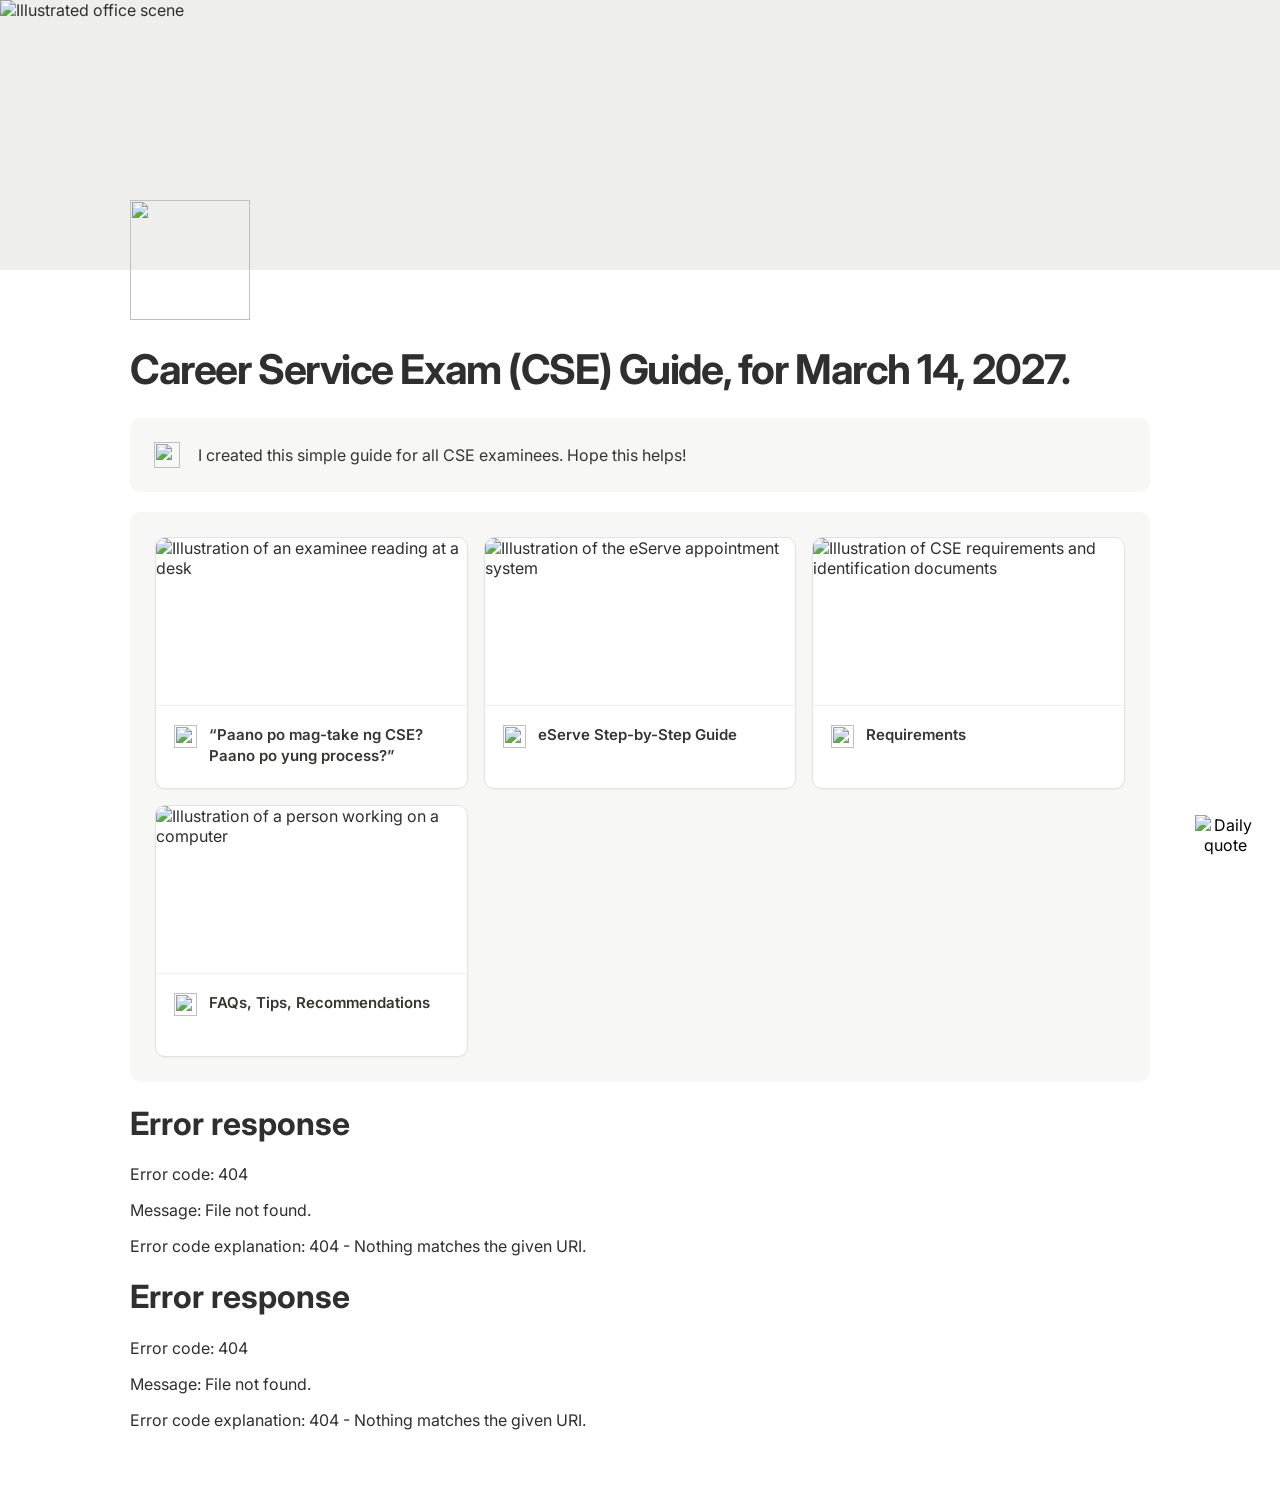
==== index.html @ 786e6e2c "Add files via upload" ====
<!DOCTYPE html>
<html lang="en">

<head>
  <meta charset="UTF-8" />
  <meta name="viewport" content="width=device-width, initial-scale=1.0" />
  <meta name="description" content="Career Service Exam (CSE) Guide for March 2027."/>
  <title>Career Service Exam (CSE) Guide, for March 2027.</title>
  <link rel="preconnect" href="https://fonts.googleapis.com" />
  <link rel="preconnect" href="https://fonts.gstatic.com" crossorigin />
  <link
    href="https://fonts.googleapis.com/css2?family=Inter:wght@400;500;600;700&display=swap"
    rel="stylesheet"
  />
  <link
    rel="stylesheet"
    href="https://cdnjs.cloudflare.com/ajax/libs/font-awesome/6.5.2/css/all.min.css"
  />
  <link rel="stylesheet" href="styles.css" />
  <link rel="stylesheet" href="footer/footer.css" />
  <link rel="stylesheet" href="sm/sm.css" />
  <link rel="stylesheet" href="daily-quote/daily-quote.css">

  <!-- Google tag (gtag.js) -->
  <script async src="https://www.googletagmanager.com/gtag/js?id=G-YOUR_MEASUREMENT_ID"></script>
  <script>
    window.dataLayer = window.dataLayer || [];
    function gtag(){dataLayer.push(arguments);}
    gtag('js', new Date());

    gtag('config', 'G-DN2G4R1KJW');
  </script>

</head>

<body>
  <main>

    <!-- Cover -->
    <section class="cover" aria-label="Career Service Exam guide cover">
      <img src="images/cover.png" alt="Illustrated office scene"/>
    </section>

    <div class="page-icon-wrapper">
      <img
        class="page-icon-cover"
        src="images/icon.png"
        alt=""
        aria-hidden="true"
      />
    </div>

    <div class="page-shell">

      <!-- Page Header -->
      <header class="page-header">
        <h1>Career Service Exam (CSE) Guide, for March 14, 2027.</h1>
      </header>

      <!-- Callout -->
      <div class="callout">
        <img
          class="page-icon"
          src="images/icon.png"
          alt=""
          aria-hidden="true"
        />
        <p>I created this simple guide for all CSE examinees. Hope this helps!</p>
      </div>


      <!-- Database / Gallery -->
      <section class="database" aria-label="CSE guide sections">

        <!-- Cards -->
        <div class="cards-grid">
          <!-- Card 1 -->
          <a href="paano/paano.html" class="card">
            <img
              class="card-cover"
              src="images/paano.png"
              alt="Illustration of an examinee reading at a desk"
            />

            <div class="card-title">
              <img
                class="card-icon"
                src="images/icon.png"
                alt=""
                aria-hidden="true"
              />

              <span>“Paano po mag-take ng CSE? Paano po yung process?”</span>
            </div>
          </a>

          <!-- Card 2 -->
          <a
            class="card"
            href="eserve/eserve.html" 
            aria-label="eServe Step-by-Step Guide"
          >
            <img
              class="card-cover"
              src="images/eserve.jpg"
              alt="Illustration of the eServe appointment system"
            />

            <div class="card-title">
              <img
                class="card-icon"
                src="images/icon.png"
                alt=""
                aria-hidden="true"
              />

              <span>eServe Step-by-Step Guide</span>
            </div>
          </a>

          <!-- Card 3 -->
          <a
            class="card"
            href="requirements/requirements.html"
            aria-label="Requirements"
          >
            <img
              class="card-cover"
              src="images/requirements.png"
              alt="Illustration of CSE requirements and identification documents"
            />

            <div class="card-title">
              <img
                class="card-icon"
                src="images/icon.png"
                alt=""
                aria-hidden="true"
              />

              <span>Requirements</span>
            </div>
          </a>

          <!-- Card 4 -->
          <a
            class="card"
            href="faqs/faqs.html"
            aria-label="FAQs, Tips, Recommendations"
          >
            <img
              class="card-cover"
              src="images/faqs.png"
              alt="Illustration of a person working on a computer"
            />
            <div class="card-title">
              <img
                class="card-icon"
                src="images/icon.png"
                alt=""
                aria-hidden="true"
              />
              <span>FAQs, Tips, Recommendations</span>
            </div>
          </a>

        </div>
      </section>

      <!-- Footer -->
      <div id="footer"></div>

      <!-- Social Media Accounts -->
      <div id="sm"></div>
    
    </div>
  </main>

  <!-- Daily Quote -->
  <div id="daily-quote"></div>

  <script src="script.js"></script>
</body>
</html>
---- styles.css ----
/* =========================
   RESET
========================= */

*,
*::before,
*::after {
  box-sizing: border-box;
}

html {
  scroll-behavior: smooth;
}

body {
  margin: 0;
  background: #ffffff;
  color: #2f2f2f;
  font-family: "Inter", sans-serif;
}

img {
  display: block;
  max-width: 100%;
}

a {
  color: inherit;
  text-decoration: none;
}

button {
  font: inherit;
}


/* =========================
   COVER
========================= */

.cover {
  width: 100%;
  height: 30vh;
  min-height: 220px;
  max-height: 300px;
  overflow: hidden;
  background: #eeeeec;
  animation: coverFadeIn 900ms ease-out both;
}

.cover img {
  width: 100%;
  height: 100%;
  object-fit: cover;
  object-position: center center;
}

@keyframes coverFadeIn {
  from {
    opacity: 0;
    transform: scale(1.03);
  }

  to {
    opacity: 1;
    transform: scale(1);
  }
}


/* =========================
   PAGE ICON
========================= */

.page-icon-wrapper {
  position: relative;
  width: min(calc(100% - 48px), 1020px);
  height: 0;
  margin: 0 auto;
}

.page-icon-cover {
  position: absolute;
  top: -70px;
  left: 0;
  z-index: 10;
  width: 120px;
  height: 120px;
  object-fit: contain;
  animation: pageIconFadeIn 700ms ease-out 250ms both;
}

@keyframes pageIconFadeIn {
  from {
    opacity: 0;
    transform: translateY(15px) scale(0.92);
  }

  to {
    opacity: 1;
    transform: translateY(0) scale(1);
  }
}


/* =========================
   PAGE
========================= */

.page-shell {
  width: min(calc(100% - 48px), 1020px);
  margin: 0 auto;
  padding-top: 75px; /*changed1*/
  padding-bottom: 50px;
  animation: pageFadeIn 700ms ease-out 150ms both;
}

@keyframes pageFadeIn {
  from {
    opacity: 0;
    transform: translateY(18px);
  }

  to {
    opacity: 1;
    transform: translateY(0);
  }
}


/* =========================
   PAGE HEADER
========================= */

.page-header {
  margin-bottom: 25px;
}

.page-header h1 {
  margin: 0;
  color: #2f2f2f;
  font-size: clamp(32px, 3.2vw, 42px);
  font-weight: 700;
  line-height: 1.18;
  letter-spacing: -0.035em;
}


/* =========================
   CALLOUT
========================= */

.callout {
  display: flex;
  align-items: center;
  gap: 18px;
  min-height: 74px;
  margin-bottom: 20px;
  padding: 20px 24px;
  border-radius: 10px;
  background: #f7f7f5;
}

.callout p {
  margin: 0;
  color: #37352f;
  font-size: 16px;
  line-height: 1.6;
}

.page-icon {
  width: 26px;
  height: 26px;
  flex: 0 0 26px;
  object-fit: contain;
}


/* =========================
   DATABASE
========================= */

.database {
  width: 100%;
  padding: 25px;
  border-radius: 10px;
  background: #f7f7f5;
}


/* =========================
   CARDS GRID
========================= */

.cards-grid {
  display: grid;
  grid-template-columns: repeat(3, minmax(0, 1fr));
  gap: 16px;
  width: 100%;
}


/* =========================
   CARD
========================= */

.card {
  display: flex;
  flex-direction: column;
  width: 100%;
  min-width: 0;
  overflow: hidden;
  border: 1px solid #e3e3e0;
  border-radius: 10px;
  background: #ffffff;
  box-shadow: 0 1px 2px rgba(0, 0, 0, 0.04);
  transition:
    transform 300ms ease,
    background 300ms ease,
    box-shadow 300ms ease;
}

.card:hover {
  background: #fbfbfa;
  transform: translateY(-6px);
  box-shadow: 0 8px 18px rgba(0, 0, 0, 0.10);
}


/* =========================
   CARD IMAGE
========================= */

.card-cover {
  width: 100%;
  aspect-ratio: 1.85 / 1;
  object-fit: cover;
  border-bottom: 1px solid #eeeeec;
}


/* =========================
   CARD TITLE
========================= */

.card-title {
  display: flex;
  align-items: flex-start;
  gap: 12px;
  min-height: 82px;
  padding: 18px 18px 17px;
  color: #37352f;
  font-size: 15px;
  font-weight: 600;
  line-height: 1.4;
}

.card-icon {
  width: 23px;
  height: 23px;
  flex: 0 0 23px;
  margin-top: 1px;
  object-fit: contain;
}

.card-title span {
  min-width: 0;
  overflow-wrap: anywhere;
}


/* =========================
   TABLET
========================= */

@media (max-width: 850px) {
  .cover {
    min-height: 200px;
    max-height: 260px;
  }

  .page-icon-wrapper {
    width: min(calc(100% - 36px), 720px);
  }

  .page-icon-cover {
    top: -70px;
    left: 0;
    width: 120px;
    height: 120px;
  }

  .page-shell {
    width: min(calc(100% - 36px), 720px);
    padding-top: 75px; /*changed1*/
  }

  .cards-grid {
    grid-template-columns: repeat(2, minmax(0, 1fr));
  }
}


/* =========================
   MOBILE
========================= */

@media (max-width: 560px) {
  .cover {
    height: 200px;
    min-height: 200px;
    max-height: 200px;
  }

  .page-icon-wrapper {
    width: calc(100% - 28px);
  }

  .page-icon-cover {
    top: -70px;
    left: 0;
    width: 120px;
    height: 120px;
  }

  .page-shell {
    width: calc(100% - 68px);
    padding-top: 75px; /*changed1*/
    padding-bottom: 50px;
  }

  .page-header {
    margin-bottom: 19px;
  }

  .page-header h1 {
    font-size: 29px;
    line-height: 1.2;
  }

  .callout {
    gap: 14px;
    padding: 18px;
  }

  .callout p {
    font-size: 15px;
  }

  .database {
    padding: 19px;
  }

  .cards-grid {
    grid-template-columns: 1fr;
    gap: 14px;
  }

  .card-title {
    min-height: auto;
    padding: 16px;
    font-size: 15px;
  }
}
---- daily-quote/daily-quote.css ----
/* =========================
   DAILY QUOTE
========================= */

.daily-quote-button {
  position: fixed;
  right: 25px;
  bottom: 25px;
  width: 60px;
  height: 60px;
  padding: 0;
  margin: 0;
  border: none;
  background: transparent;
  cursor: pointer;
  z-index: 10001;
  transition: transform 0.25s ease;
}

/* Smooth, gentle pulsing */
.daily-quote-button img {
  display: block;
  width: 100%;
  height: 100%;
  object-fit: contain;
  animation: dailyQuotePulse 2.8s ease-in-out infinite;
}

/* Pulse animation */
@keyframes dailyQuotePulse {
  0%,
  100% {
    transform: scale(1);
  }
  50% {
    transform: scale(1.08);
  }
}

/* Keep the hover animation */
.daily-quote-button:hover {
  transform: scale(1.12);
}


/* =========================
   DARK OVERLAY
========================= */

.daily-quote-overlay {
  position: fixed;
  inset: 0;
  background: rgba(0, 0, 0, 0.80);
  opacity: 0;
  visibility: hidden;
  z-index: 10000;
  transition:
    opacity 0.35s ease,
    visibility 0.35s ease;
}

.daily-quote-overlay.show {
  opacity: 1;
  visibility: visible;
}


/* =========================
   DAILY QUOTE POPUP
========================= */

.daily-quote-popup {
  position: fixed;
  right: 25px;
  bottom: 95px;
  width: 280px;
  padding: 22px;
  background: #ffffff;
  border: 1px solid #e3e3e0;
  border-radius: 10px;
  box-shadow: 0 8px 25px rgba(0, 0, 0, 0.18);
  opacity: 0;
  visibility: hidden;
  transform: translateY(12px) scale(0.97);
  z-index: 10002;
  transition:
    opacity 0.35s ease,
    transform 0.35s ease,
    visibility 0.35s ease;
}

.daily-quote-popup.show {
  opacity: 1;
  visibility: visible;
  transform: translateY(0) scale(1);
}


/* =========================
   QUOTE TEXT
========================= */

.daily-quote-popup p {
  margin: 0;
  color: #37352f;
  font-size: 14px;
  line-height: 1.6;
  text-align: center;
}


/* =========================
   CLOSE BUTTON
========================= */

.daily-quote-close {
  position: absolute;
  top: 6px;
  right: 10px;
  padding: 0;
  border: none;
  background: none;
  color: #999999;
  font-size: 22px;
  line-height: 1;
  cursor: pointer;
  transition: color 0.2s ease;
}

.daily-quote-close:hover {
  color: #555555;
}


/* =========================
   MOBILE
========================= */

@media (max-width: 560px) {
  .daily-quote-button {
    right: 15px;
    bottom: 15px;
    width: 52px;
    height: 52px;
  }

  .daily-quote-popup {
    right: 15px;
    bottom: 80px;
    width: calc(100% - 30px);
    max-width: 280px;
  }
}

.daily-quote-hint {
  position: fixed;
  right: 28px;
  bottom: 88px;
  padding: 5px 9px;
  background: #ffffff;
  color: #555555;
  border: 1px solid #e3e3e0;
  border-radius: 6px;
  font-size: 11px;
  line-height: 1;
  white-space: nowrap;
  opacity: 0;
  visibility: hidden;
  transform: translateY(5px);
  z-index: 10002;
  transition:
    opacity 0.2s ease,
    transform 0.2s ease,
    visibility 0.2s ease;
}

.daily-quote-button:hover + .daily-quote-hint {
  opacity: 1;
  visibility: visible;
  transform: translateY(0);
}
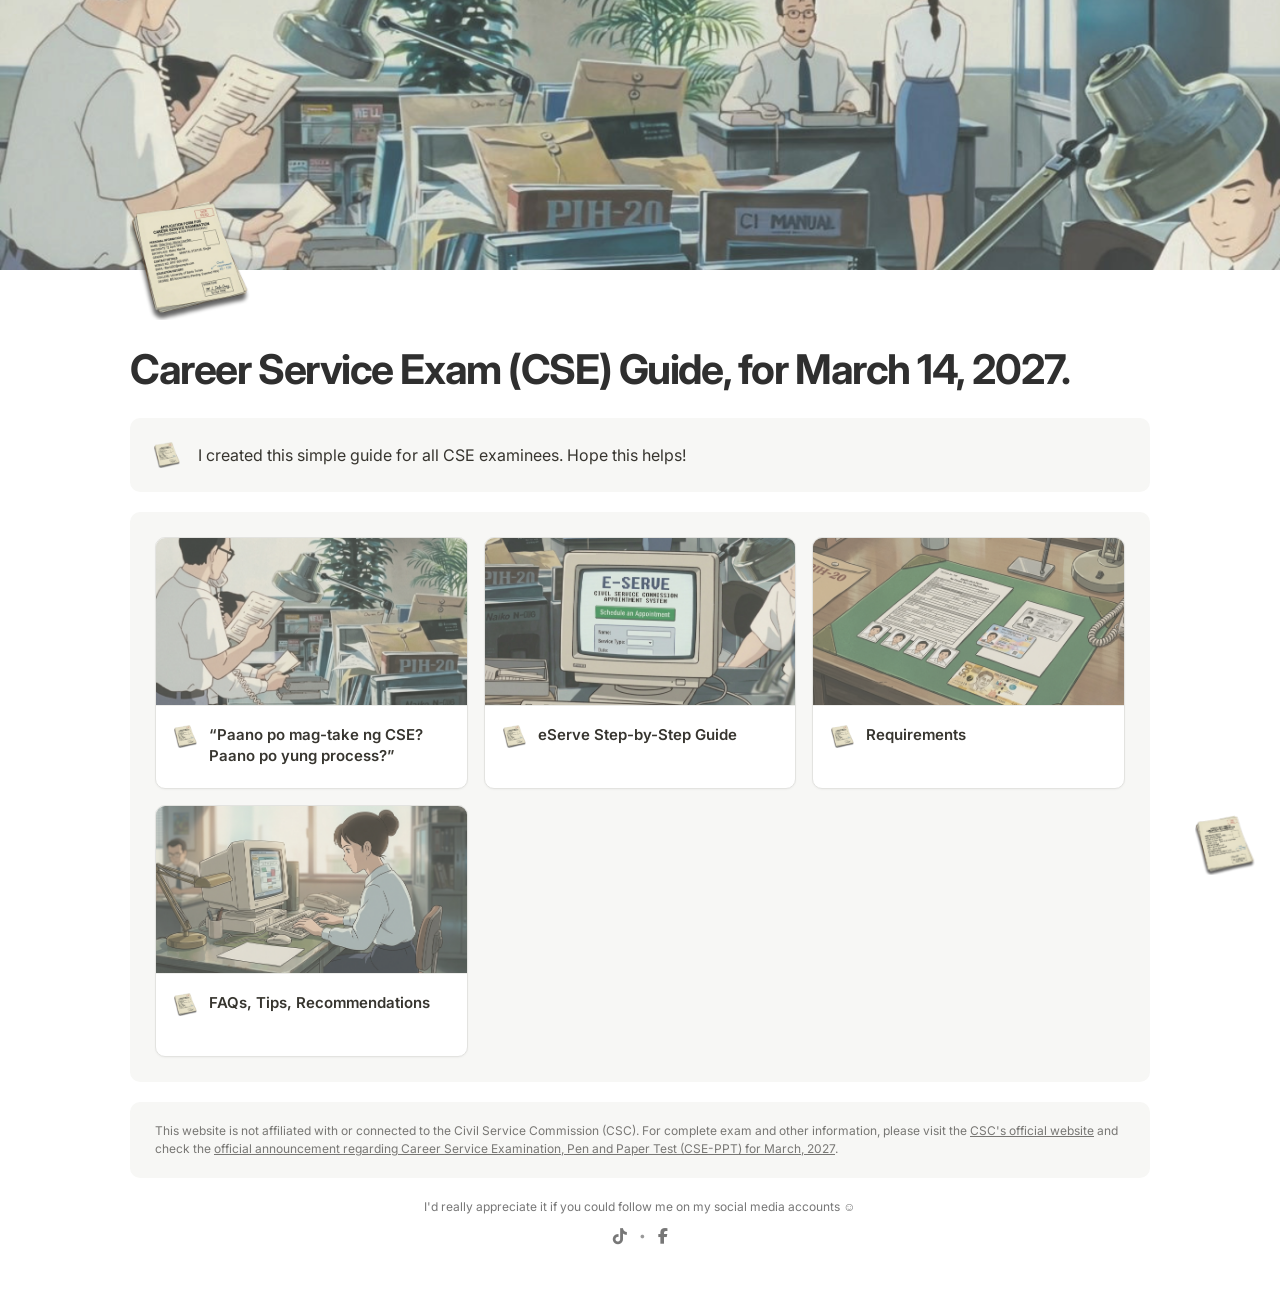
==== commit d0e06262: "Update index.html" ====
--- a/index.html
+++ b/index.html
@@ -22,7 +22,7 @@
   <link rel="stylesheet" href="daily-quote/daily-quote.css">
 
   <!-- Google tag (gtag.js) -->
-  <script async src="https://www.googletagmanager.com/gtag/js?id=G-YOUR_MEASUREMENT_ID"></script>
+  <script async src="https://www.googletagmanager.com/gtag/js?id=G-DN2G4R1KJW"></script>
   <script>
     window.dataLayer = window.dataLayer || [];
     function gtag(){dataLayer.push(arguments);}
@@ -181,4 +181,4 @@
 
   <script src="script.js"></script>
 </body>
-</html>+</html>
--- a/footer/footer.css
+++ b/footer/footer.css
@@ -0,0 +1,18 @@
+/* =========================
+   FOOTER
+========================= */
+
+.site-footer {
+  width: 100%;
+  margin-top: 20px;
+  padding: 20px 25px;
+  border-radius: 10px;
+  background: #f7f7f5;
+}
+
+.site-footer p {
+  margin: 0;
+  color: #787774;
+  font-size: 12px;
+  line-height: 1.5;
+}
--- a/sm/sm.css
+++ b/sm/sm.css
@@ -0,0 +1,45 @@
+/* =========================
+   SOCIAL MEDIA
+========================= */
+
+.social-media {
+  width: 100%;
+  padding-top: 20px;
+  text-align: center;
+}
+
+.social-media-text {
+  margin: 0 0 12px;
+  color: #777777;
+  font-size: 12px;
+  font-weight: 400;
+  line-height: 1.5;
+}
+
+.social-media-links {
+  display: flex;
+  align-items: center;
+  justify-content: center;
+  gap: 12px;
+}
+
+.social-media-links a {
+  display: flex;
+  align-items: center;
+  justify-content: center;
+  color: #777777;
+  text-decoration: none;
+  font-size: 16px;
+  transition: opacity 180ms ease, transform 180ms ease;
+}
+
+.social-media-links a:hover {
+  opacity: 0.7;
+  transform: translateY(-2px);
+}
+
+.social-media-bullet {
+  color: #999999;
+  font-size: 12px;
+  line-height: 0.5;
+}
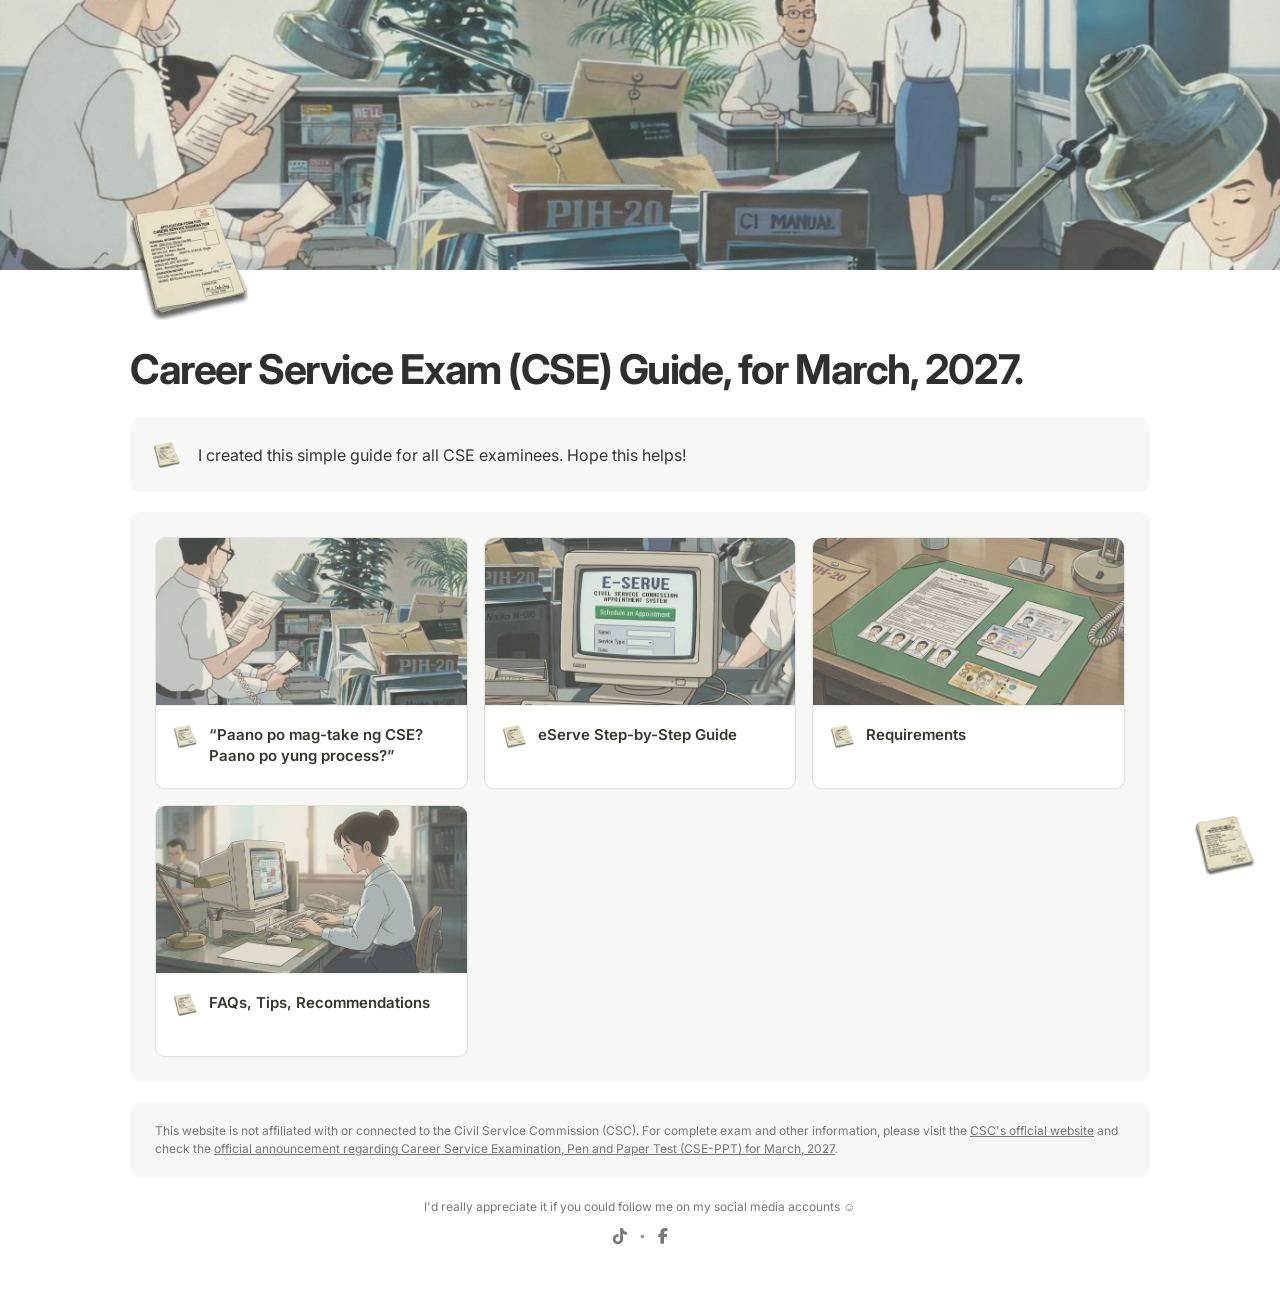
==== commit 8f8f675f: "Update index.html" ====
--- a/index.html
+++ b/index.html
@@ -54,7 +54,7 @@
 
       <!-- Page Header -->
       <header class="page-header">
-        <h1>Career Service Exam (CSE) Guide, for March 14, 2027.</h1>
+        <h1>Career Service Exam (CSE) Guide, for March, 2027.</h1>
       </header>
 
       <!-- Callout -->
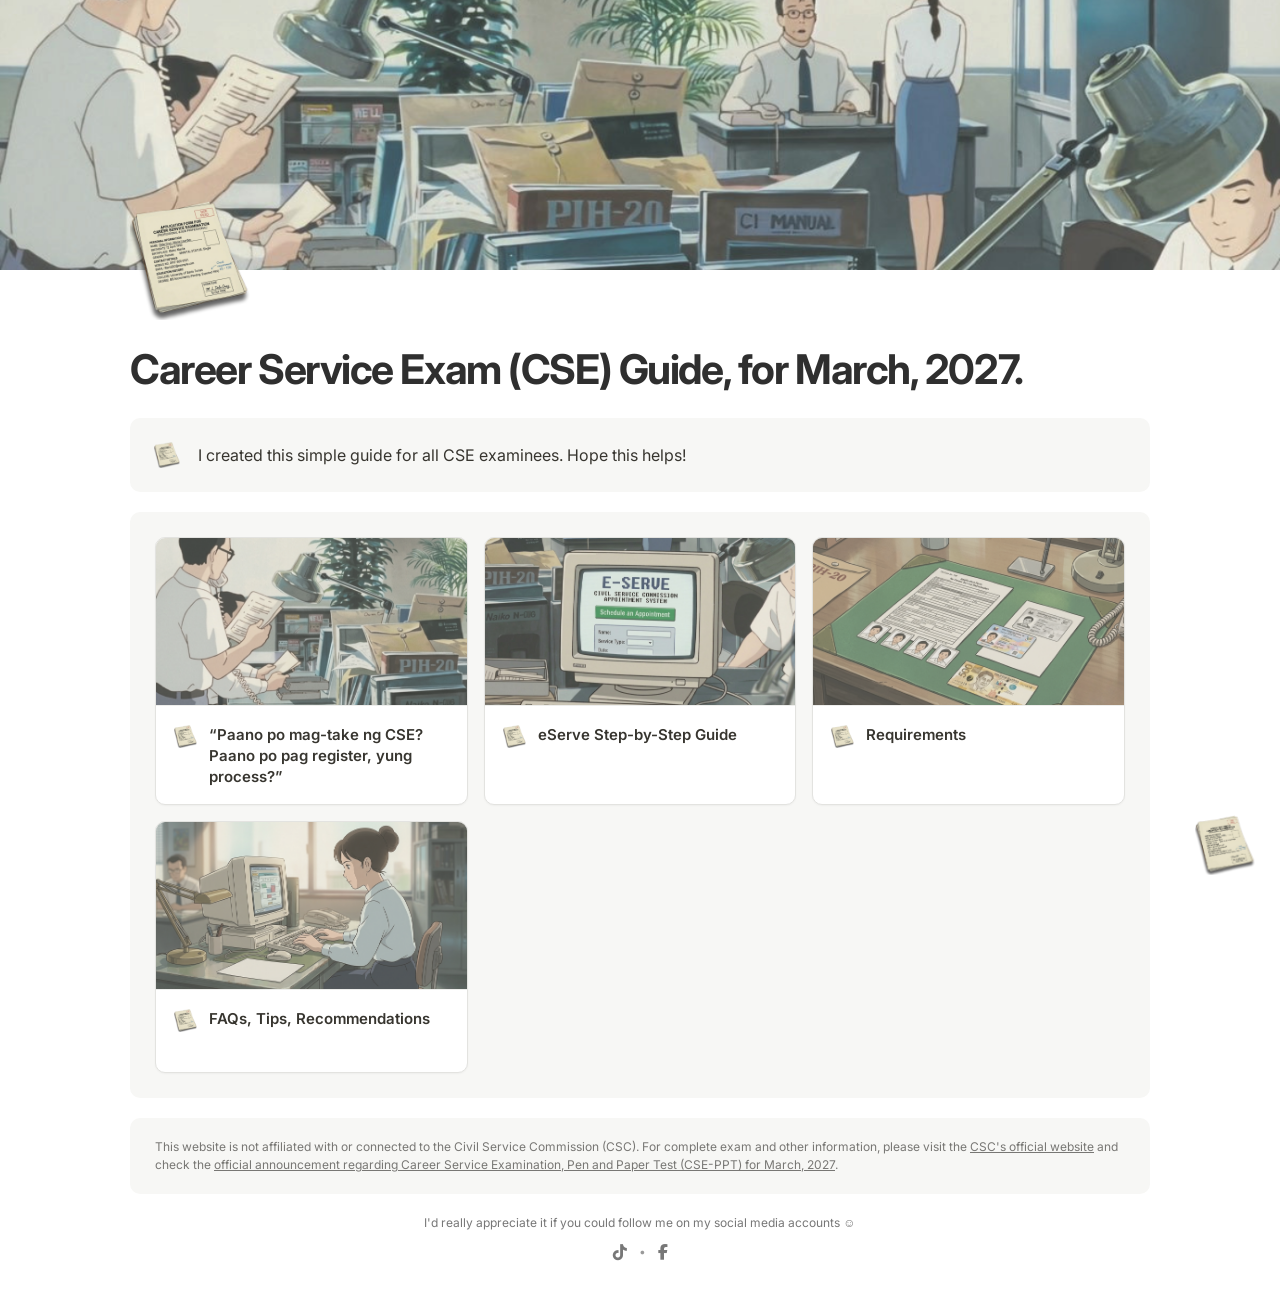
==== commit a639f431: "Update index.html" ====
--- a/index.html
+++ b/index.html
@@ -90,7 +90,7 @@
                 aria-hidden="true"
               />
 
-              <span>“Paano po mag-take ng CSE? Paano po yung process?”</span>
+              <span>“Paano po mag-take ng CSE? Paano po pag register, yung process?”</span>
             </div>
           </a>
 
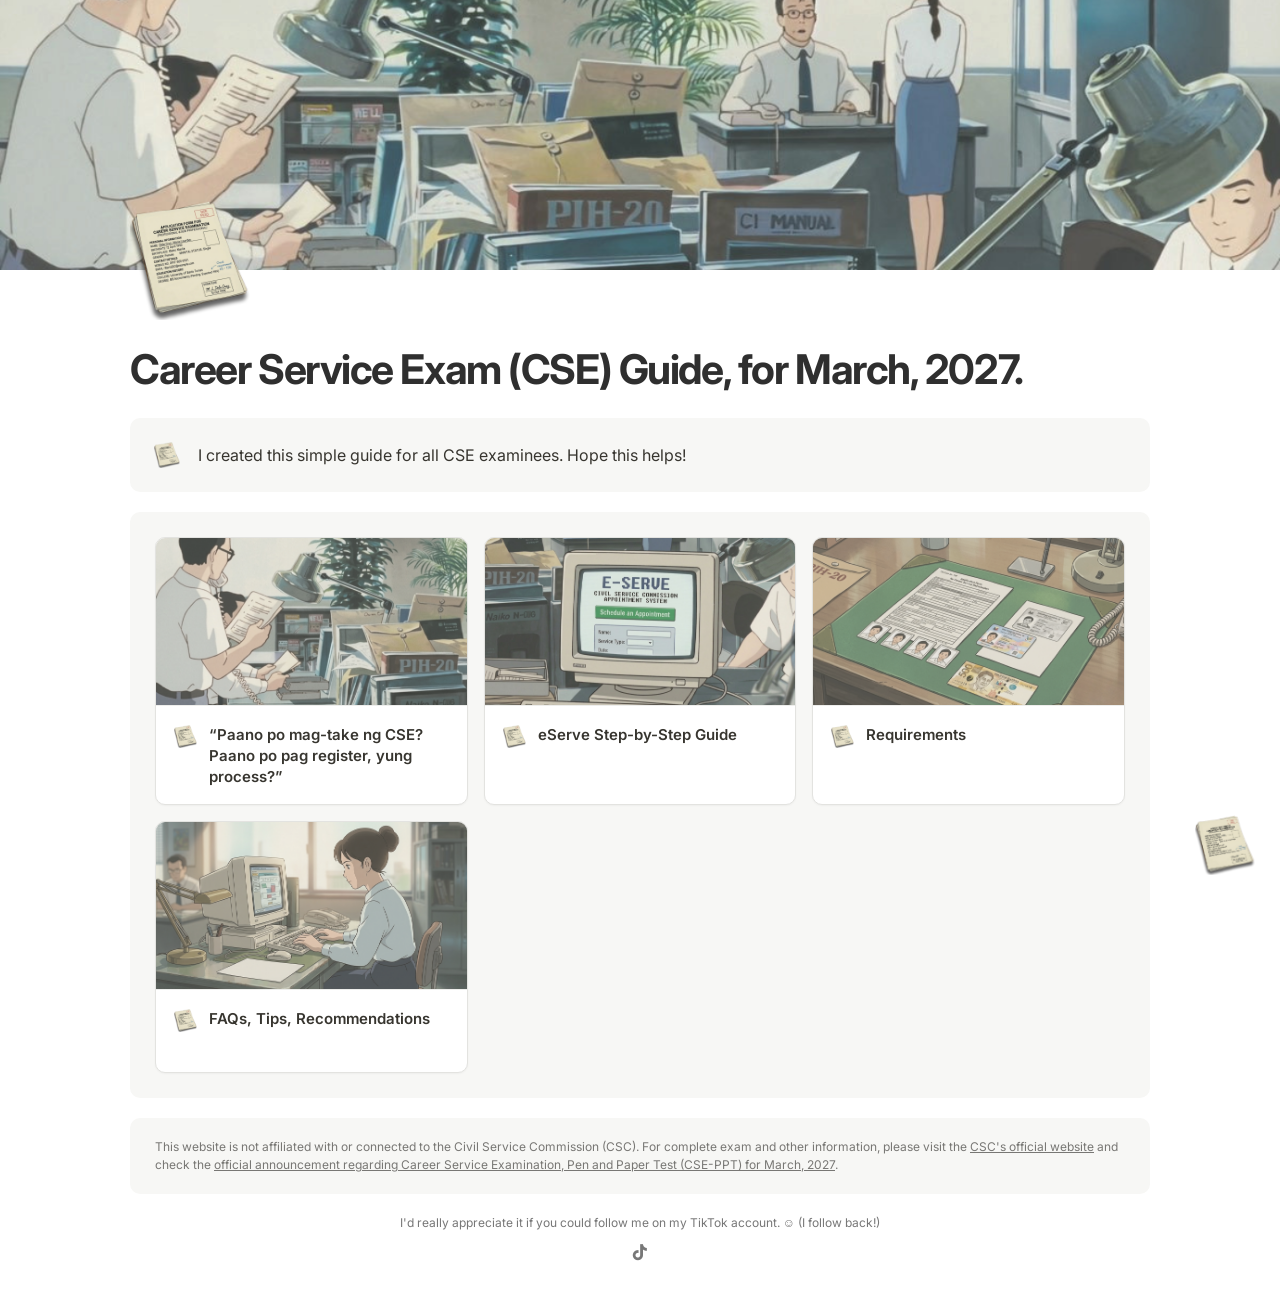
==== commit d2b99fa1: "Update index.html" ====
--- a/index.html
+++ b/index.html
@@ -5,7 +5,7 @@
   <meta charset="UTF-8" />
   <meta name="viewport" content="width=device-width, initial-scale=1.0" />
   <meta name="description" content="Career Service Exam (CSE) Guide for March 2027."/>
-  <title>Career Service Exam (CSE) Guide, for March 2027.</title>
+  <title>Career Service Exam (CSE) Guide, for March 14, 2027.</title>
   <link rel="preconnect" href="https://fonts.googleapis.com" />
   <link rel="preconnect" href="https://fonts.gstatic.com" crossorigin />
   <link
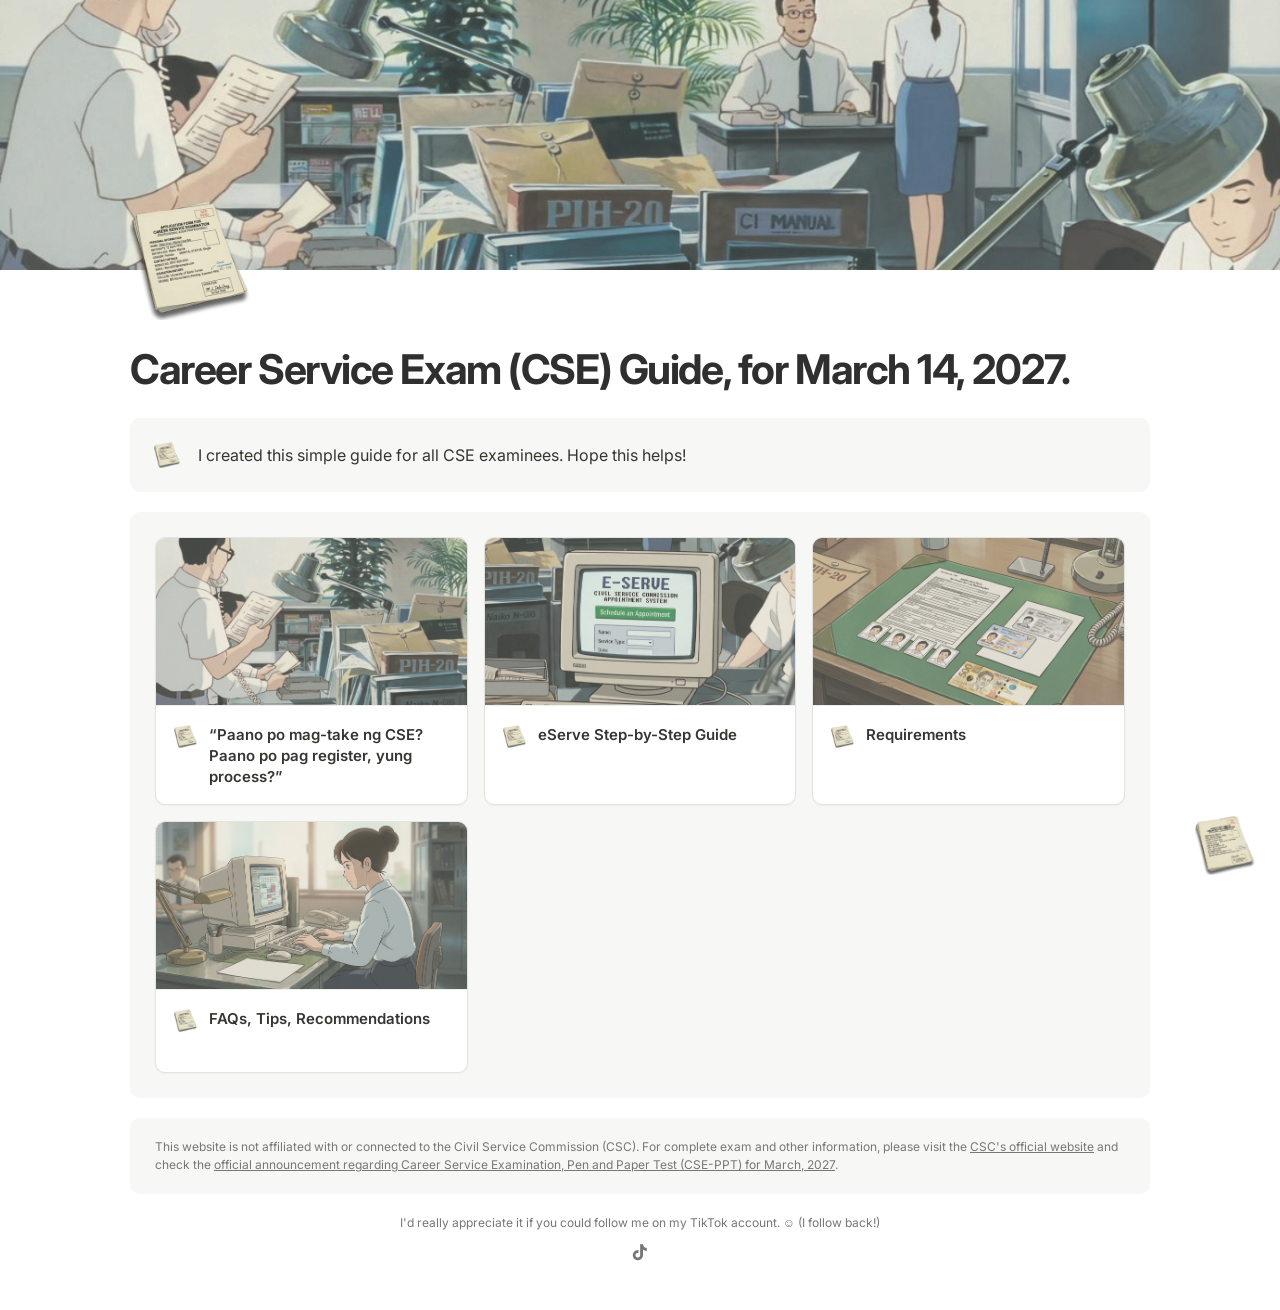
==== commit ddfe0b94: "Update index.html" ====
--- a/index.html
+++ b/index.html
@@ -54,7 +54,7 @@
 
       <!-- Page Header -->
       <header class="page-header">
-        <h1>Career Service Exam (CSE) Guide, for March, 2027.</h1>
+        <h1>Career Service Exam (CSE) Guide, for March 14, 2027.</h1>
       </header>
 
       <!-- Callout -->
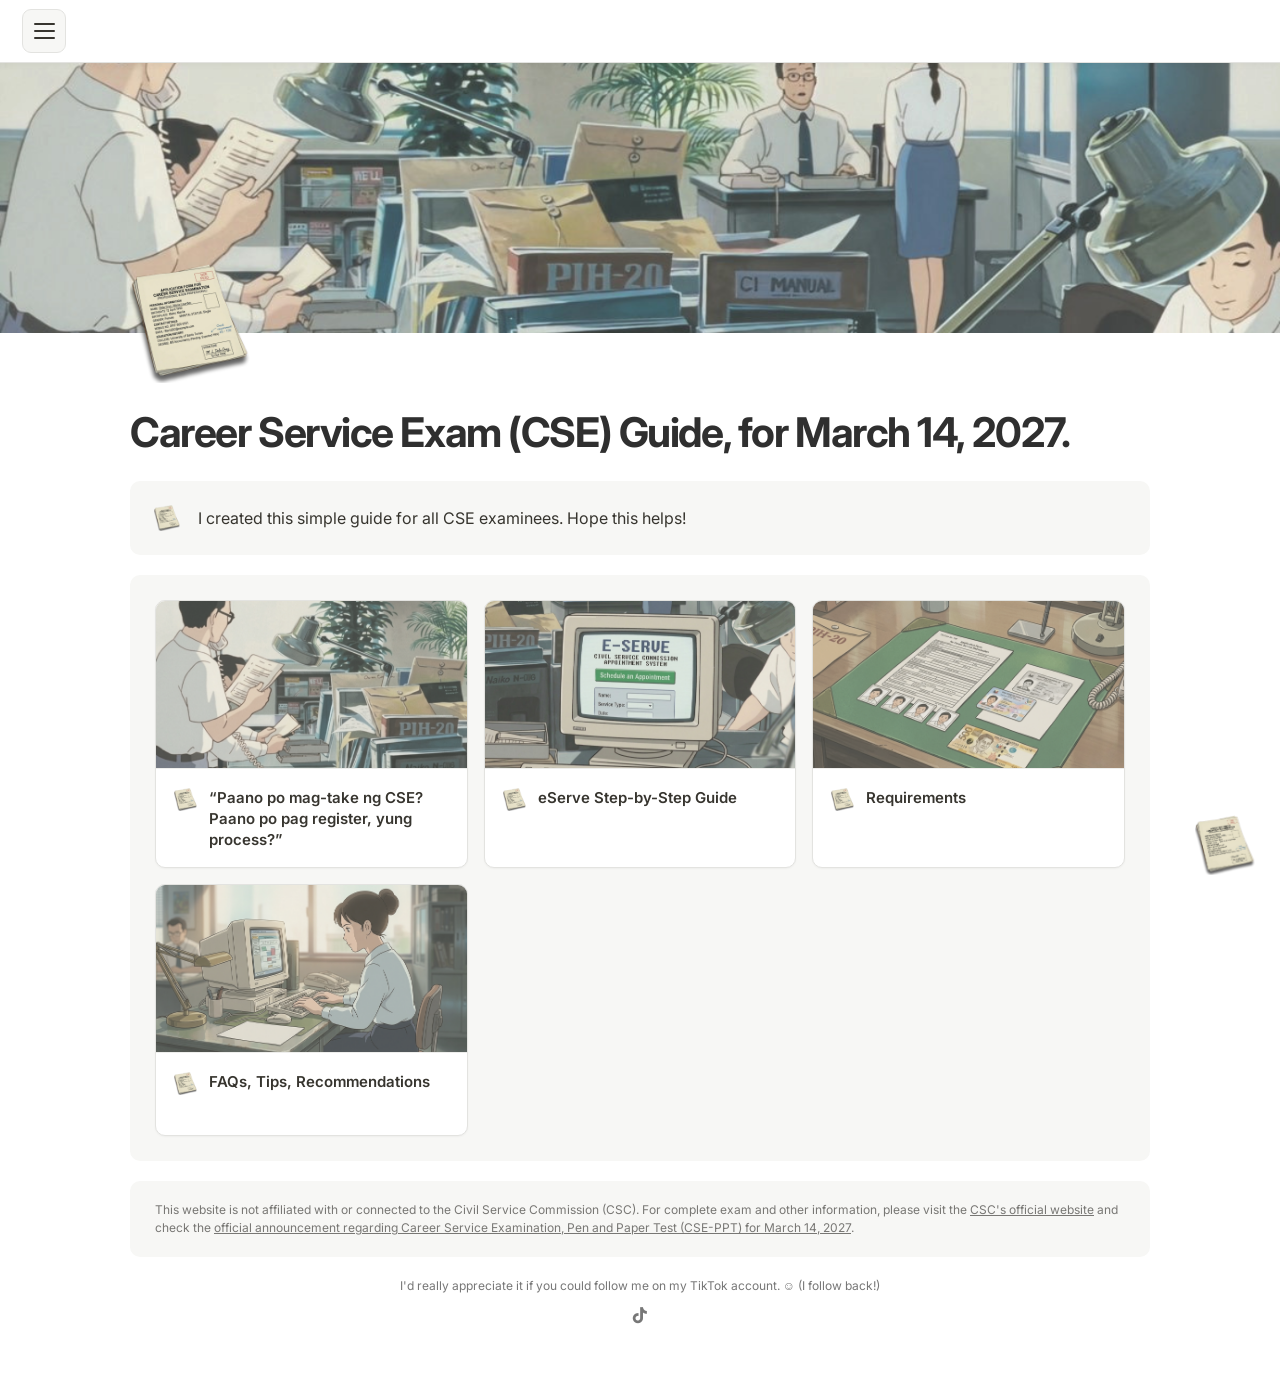
==== commit 8c00a166: "Update index.html" ====
--- a/index.html
+++ b/index.html
@@ -35,6 +35,8 @@
 
 <body>
   <main>
+
+    <div id="site-header"></div>
 
     <!-- Cover -->
     <section class="cover" aria-label="Career Service Exam guide cover">
@@ -180,5 +182,7 @@
   <div id="daily-quote"></div>
 
   <script src="script.js"></script>
+
+  <script src="header/header.js"></script>
 </body>
 </html>
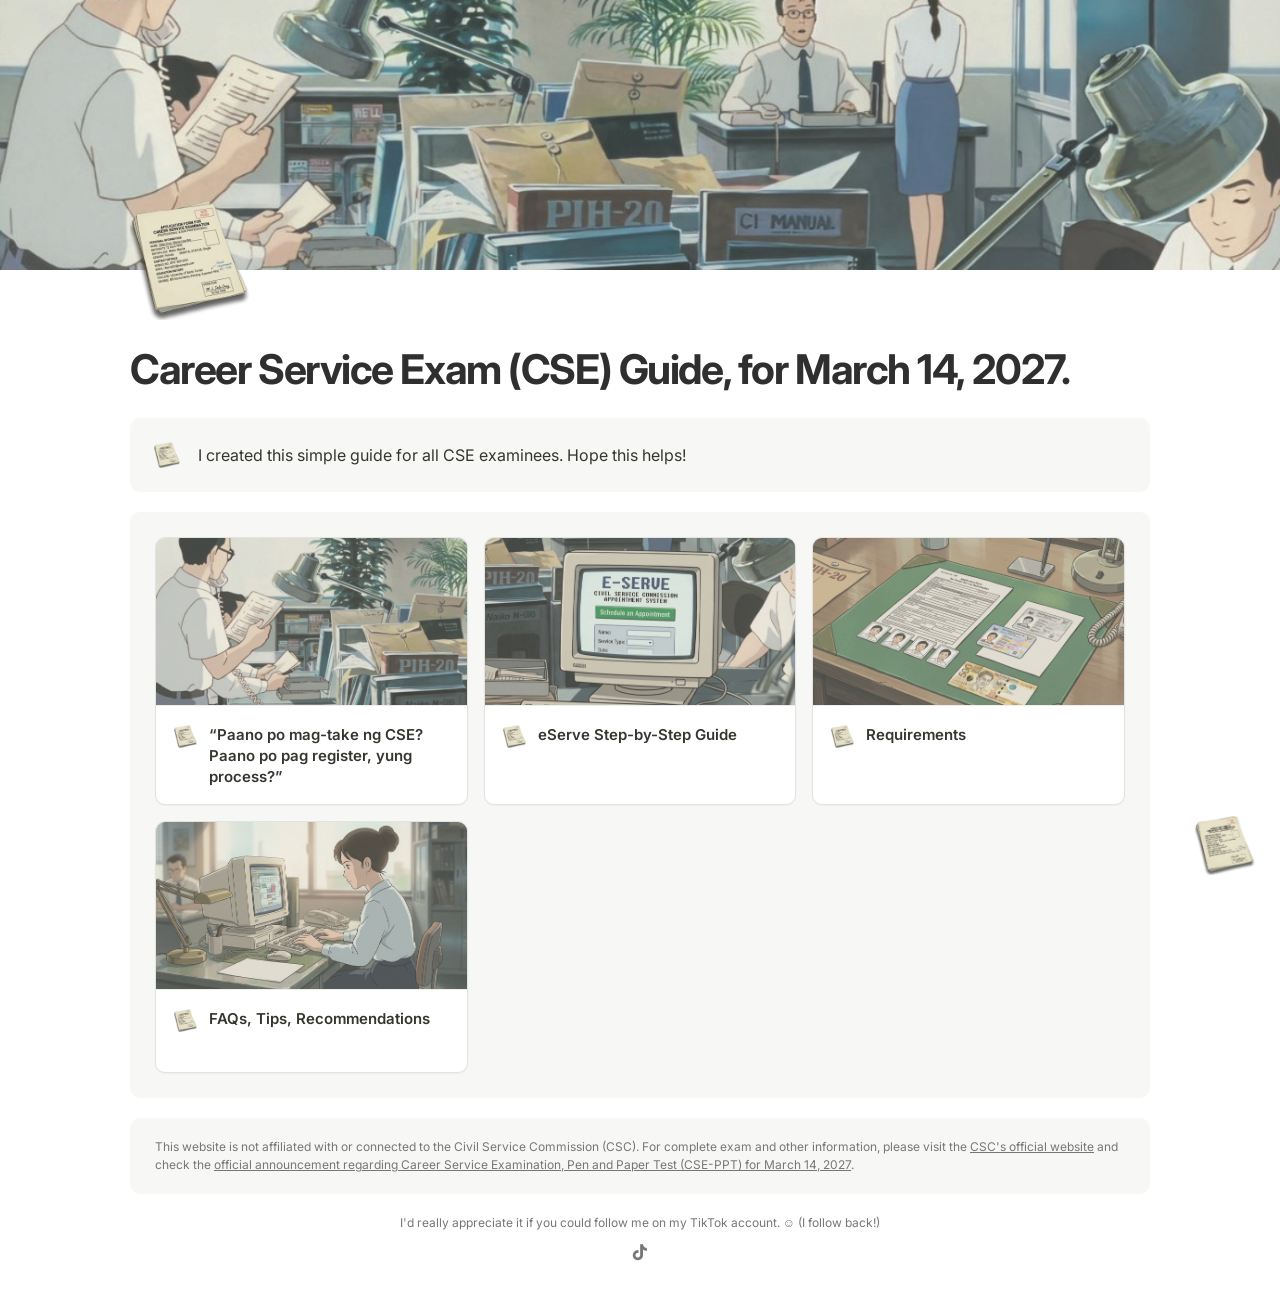
==== commit 6b85a9f6: "Update index.html" ====
--- a/index.html
+++ b/index.html
@@ -35,8 +35,6 @@
 
 <body>
   <main>
-
-    <div id="site-header"></div>
 
     <!-- Cover -->
     <section class="cover" aria-label="Career Service Exam guide cover">
@@ -183,6 +181,5 @@
 
   <script src="script.js"></script>
 
-  <script src="header/header.js"></script>
 </body>
 </html>
